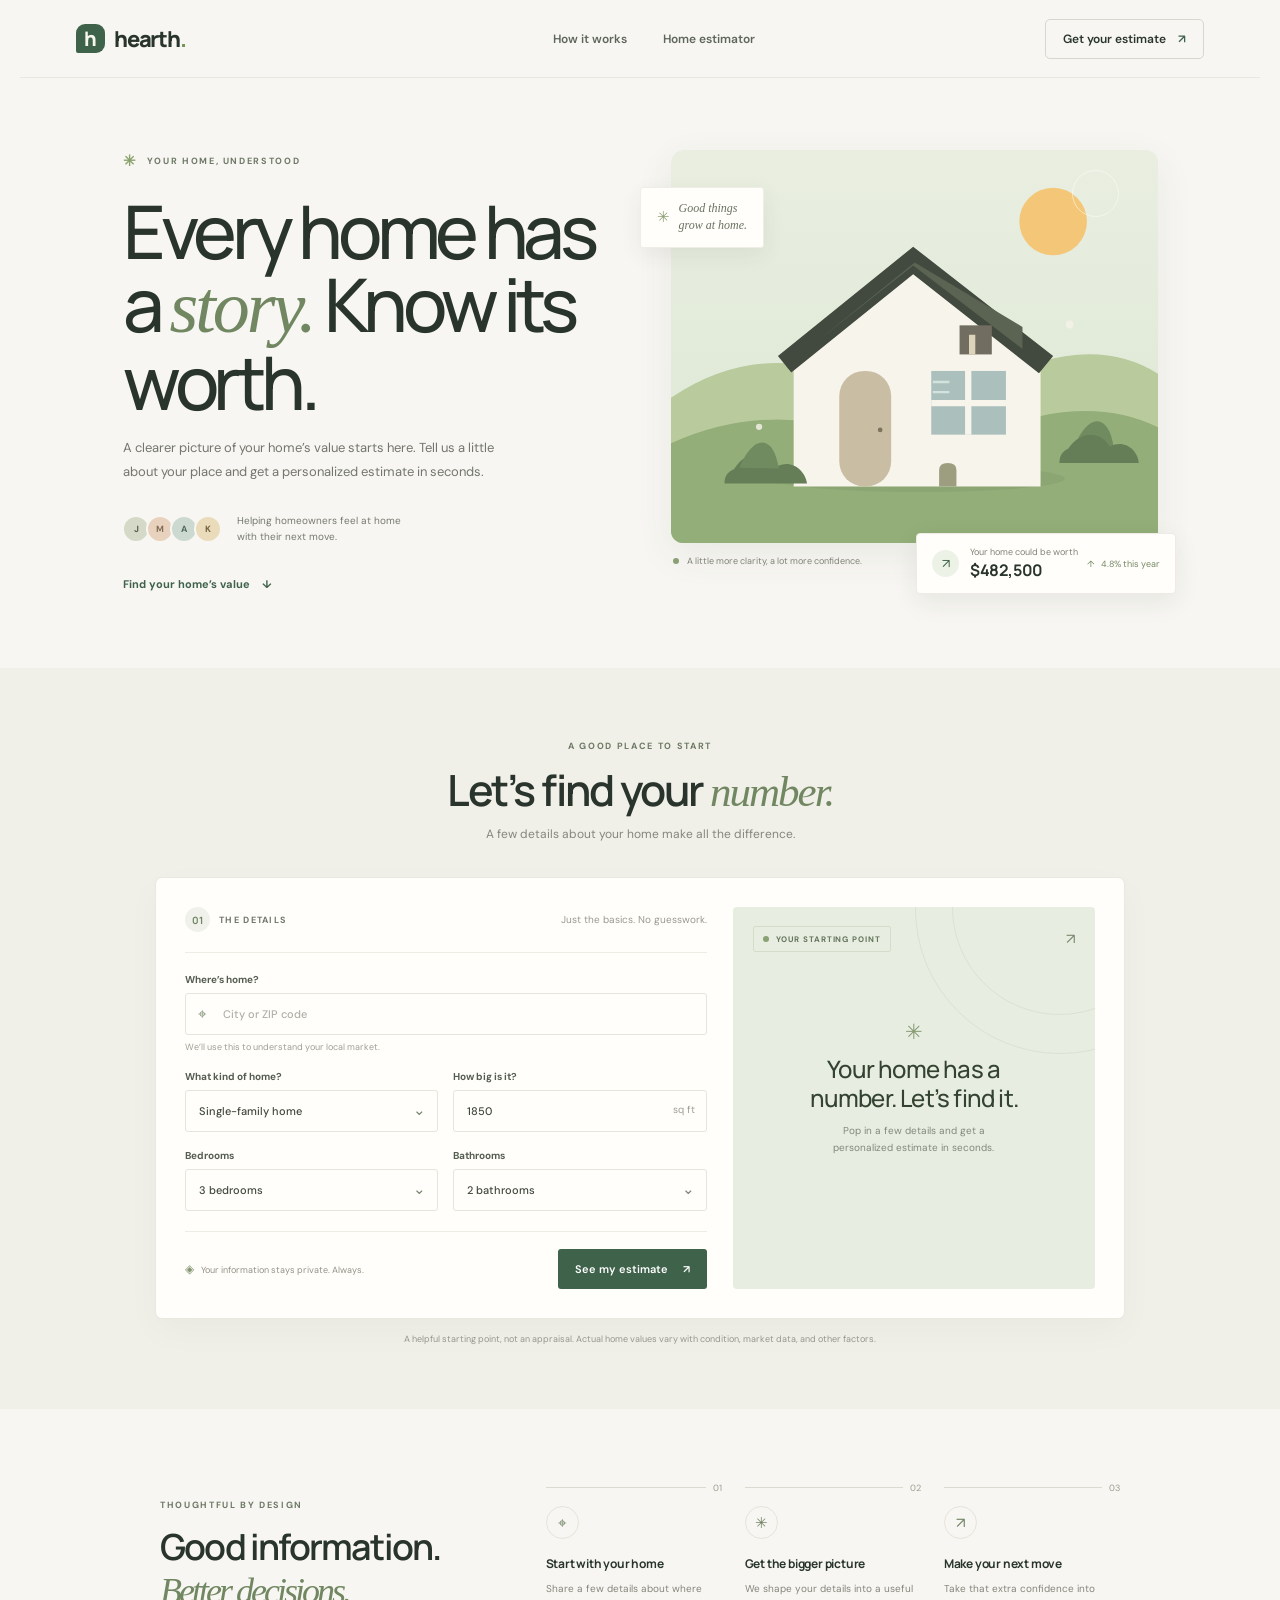
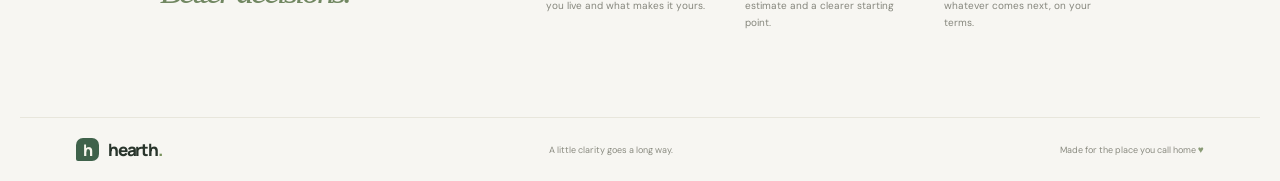
==== index.html @ 094aa862 "make a landing page for website" ====
<!doctype html>
<html lang="en">
<head>
  <meta charset="utf-8">
  <meta name="viewport" content="width=device-width, initial-scale=1">
  <meta name="theme-color" content="#f7f6f2">
  <meta name="description" content="Get a quick, personalized estimate of your home's value with Hearth, a simple home price estimator.">
  <title>Hearth — Know what your home is worth</title>
  <link rel="preconnect" href="https://fonts.googleapis.com">
  <link rel="preconnect" href="https://fonts.gstatic.com" crossorigin>
  <link href="https://fonts.googleapis.com/css2?family=DM+Sans:wght@400;500;600;700&family=Manrope:wght@400;500;600;700;800&display=swap" rel="stylesheet">
  <link rel="stylesheet" href="styles.css">
</head>
<body>
  <header class="topbar">
    <a class="brand" href="#home" aria-label="Hearth home"><span class="brand-mark">h</span><span>hearth<span class="brand-dot">.</span></span></a>
    <nav aria-label="Main navigation"><a href="#how-it-works">How it works</a><a href="#estimator">Home estimator</a></nav>
    <a class="header-cta" href="#estimator">Get your estimate <span aria-hidden="true">↗</span></a>
  </header>

  <main id="home">
    <section class="hero" aria-labelledby="hero-title">
      <div class="hero-copy">
        <div class="eyebrow"><span class="eyebrow-icon">✳</span> YOUR HOME, UNDERSTOOD</div>
        <h1 id="hero-title">Every home has<br>a <span>story.</span> Know its<br>worth.</h1>
        <p class="hero-description">A clearer picture of your home’s value starts here. Tell us a little about your place and get a personalized estimate in seconds.</p>
        <div class="hero-proof"><div class="avatar-stack" aria-hidden="true"><span>J</span><span>M</span><span>A</span><span>K</span></div><span>Helping homeowners feel at home<br>with their next move.</span></div>
        <a href="#estimator" class="text-link">Find your home’s value <span aria-hidden="true">↓</span></a>
      </div>
      <div class="hero-art" aria-label="Illustration of a sunny modern home">
        <div class="sun"></div><div class="art-note"><span class="note-sparkle">✳</span><span>Good things<br>grow at home.</span></div>
        <svg class="house-illustration" viewBox="0 0 620 500" role="img" aria-label="A little home surrounded by trees and rolling hills">
          <defs><linearGradient id="sky" x1="0" x2="0" y1="0" y2="1"><stop stop-color="#e9eee1"/><stop offset="1" stop-color="#dce8d4"/></linearGradient></defs>
          <rect x="0" y="0" width="620" height="500" rx="16" fill="url(#sky)"/>
          <circle cx="486" cy="91" r="43" fill="#f3c777"/>
          <path d="M0 315Q113 239 235 294T468 270Q555 244 620 285V500H0Z" fill="#b9ca9d"/>
          <path d="M0 373Q119 319 246 361T467 339Q553 320 620 353V500H0Z" fill="#93ae78"/>
          <ellipse cx="315" cy="418" rx="186" ry="17" fill="#708860" opacity=".22"/>
          <path d="M156 257 310 135l160 122v171H156Z" fill="#f7f4eb"/>
          <path d="m136 262 172-139 178 139-18 22-160-126-155 125Z" fill="#42493f"/>
          <path d="m185 244 123-97 139 106v-28L310 143 185 244Z" fill="#5b6453"/>
          <rect x="214" y="281" width="66" height="147" rx="32" fill="#c9bda4"/>
          <circle cx="266" cy="356" r="3" fill="#7d745f"/>
          <rect x="331" y="281" width="95" height="81" fill="#abc0bd"/>
          <path d="M378 281v81m-47-40h95" stroke="#f7f4eb" stroke-width="8"/>
          <path d="M333 295h21m-21 13h21" stroke="#dce9e3" stroke-width="3" opacity=".85"/>
          <path d="M352 428h-11v-21q0-9 11-9t11 9v21" fill="#9d9d7f"/>
          <rect x="367" y="223" width="41" height="37" fill="#716e61"/>
          <rect x="379" y="235" width="8" height="25" fill="#ddd3ba"/>
          <path d="M80 406c17-27 43-24 54-3 19-11 37 5 39 21H68c0-9 4-15 12-18" fill="#667e58"/>
          <path d="M87 404q13-31 29-32 16 1 21 33" fill="#718b60"/>
          <path d="M513 377q13-31 29-32 16 1 21 33" fill="#718b60"/><path d="M505 380c17-25 42-22 53-3 19-10 36 5 37 21H494c0-9 4-15 11-18" fill="#667e58"/>
          <circle cx="112" cy="352" r="4" fill="#f7f4eb" opacity=".8"/><circle cx="507" cy="222" r="5" fill="#f7f4eb" opacity=".7"/>
        </svg>
        <div class="art-caption"><span class="caption-dot"></span> A little more clarity, a lot more confidence.</div>
        <div class="floating-value"><span class="floating-icon">↗</span><span class="floating-label">Your home could be worth</span><strong id="floating-price">$482,500</strong><span class="floating-trend">↑ &nbsp; 4.8% this year</span></div>
      </div>
    </section>

    <section class="estimator-section" id="estimator" aria-labelledby="estimator-title">
      <div class="section-heading"><span class="section-kicker">A GOOD PLACE TO START</span><h2 id="estimator-title">Let’s find your <span>number.</span></h2><p>A few details about your home make all the difference.</p></div>
      <div class="estimator-card">
        <form id="estimate-form">
          <div class="form-topline"><div class="step-label"><span class="step-number">01</span><span>THE DETAILS</span></div><span class="step-caption">Just the basics. No guesswork.</span></div>
          <div class="form-grid">
            <label class="field field-wide"><span class="field-label">Where’s home?</span><span class="input-wrap"><span class="input-icon pin-icon" aria-hidden="true">⌖</span><input id="location" name="location" autocomplete="address-level2" placeholder="City or ZIP code" required minlength="2" maxlength="80"><span class="location-hint">We’ll use this to understand your local market.</span></span></label>
            <label class="field"><span class="field-label">What kind of home?</span><span class="select-wrap"><select id="property-type" name="propertyType"><option value="single">Single-family home</option><option value="townhouse">Townhouse</option><option value="condo">Condo / apartment</option></select><span class="select-chevron">⌄</span></span></label>
            <label class="field"><span class="field-label">How big is it?</span><span class="input-wrap"><input id="square-feet" name="squareFeet" type="number" min="300" max="25000" step="50" value="1850" required><span class="input-unit">sq ft</span></span></label>
            <label class="field"><span class="field-label">Bedrooms</span><span class="select-wrap"><select id="bedrooms" name="bedrooms"><option value="1">1 bedroom</option><option value="2">2 bedrooms</option><option value="3" selected>3 bedrooms</option><option value="4">4 bedrooms</option><option value="5">5+ bedrooms</option></select><span class="select-chevron">⌄</span></span></label>
            <label class="field"><span class="field-label">Bathrooms</span><span class="select-wrap"><select id="bathrooms" name="bathrooms"><option value="1">1 bathroom</option><option value="1.5">1.5 bathrooms</option><option value="2" selected>2 bathrooms</option><option value="2.5">2.5 bathrooms</option><option value="3">3 bathrooms</option><option value="4">4+ bathrooms</option></select><span class="select-chevron">⌄</span></span></label>
          </div>
          <div class="form-bottom"><p><span class="privacy-icon">◈</span> Your information stays private. Always.</p><button type="submit" class="submit-button">See my estimate <span aria-hidden="true">↗</span></button></div>
        </form>
        <aside class="result-panel" id="result-panel" aria-live="polite" aria-atomic="true">
          <div class="result-decoration result-decoration-one"></div><div class="result-decoration result-decoration-two"></div>
          <div class="result-top"><span class="result-badge"><span class="result-status-dot"></span> YOUR STARTING POINT</span><span class="result-arrow">↗</span></div>
          <div class="result-welcome"><span class="welcome-icon">✳</span><h3>Your home has a<br>number. Let’s find it.</h3><p>Pop in a few details and get a<br>personalized estimate in seconds.</p></div>
          <div class="result-content" hidden>
            <span class="result-label">ESTIMATED HOME VALUE</span><div class="result-address" id="result-address"></div>
            <div class="price-row"><span class="result-price" id="result-price">$482,500</span><span class="price-currency">USD</span></div>
            <div class="range-track"><span class="range-marker"></span></div><div class="range-labels"><span id="range-low">$420,000</span><span id="range-high">$545,000</span></div>
            <div class="result-footer"><span class="result-foot-dot"></span> Based on the details you shared</div>
          </div>
        </aside>
      </div>
      <p class="disclaimer">A helpful starting point, not an appraisal. Actual home values vary with condition, market data, and other factors.</p>
    </section>

    <section class="how-section" id="how-it-works" aria-labelledby="how-title"><div class="how-heading"><span class="section-kicker">THOUGHTFUL BY DESIGN</span><h2 id="how-title">Good information.<br><span>Better decisions.</span></h2></div><div class="how-steps"><article class="how-step"><span class="how-number">01</span><div class="how-icon">⌖</div><h3>Start with your home</h3><p>Share a few details about where you live and what makes it yours.</p></article><article class="how-step"><span class="how-number">02</span><div class="how-icon">✳</div><h3>Get the bigger picture</h3><p>We shape your details into a useful estimate and a clearer starting point.</p></article><article class="how-step"><span class="how-number">03</span><div class="how-icon">↗</div><h3>Make your next move</h3><p>Take that extra confidence into whatever comes next, on your terms.</p></article></div></section>
  </main>
  <footer class="footer"><a class="brand footer-brand" href="#home"><span class="brand-mark">h</span><span>hearth<span class="brand-dot">.</span></span></a><span class="footer-copy">A little clarity goes a long way.</span><span class="footer-copy">Made for the place you call home <span class="footer-heart">♥</span></span></footer>
  <script src="script.js"></script>
</body>
</html>
---- styles.css ----
@import url('https://fonts.googleapis.com/css2?family=DM+Sans:wght@400;500;600;700&family=Manrope:wght@400;500;600;700;800&display=swap');
:root{--paper:#f7f6f2;--white:#fffefa;--ink:#29352c;--muted:#85877e;--green:#3f624b;--green-dark:#304c39;--lime:#b8ce8b;--line:#e6e4da;--serif:Georgia,'Times New Roman',serif;--sans:'DM Sans',sans-serif;--display:'Manrope',sans-serif}*{box-sizing:border-box}html{scroll-behavior:smooth;scroll-padding-top:84px}body{margin:0;background:var(--paper);color:var(--ink);font-family:var(--sans);-webkit-font-smoothing:antialiased}.topbar{height:78px;max-width:1240px;margin:0 auto;padding:0 56px;display:flex;align-items:center;justify-content:space-between;border-bottom:1px solid #e9e7de}.brand{display:inline-flex;align-items:center;gap:9px;text-decoration:none;color:var(--ink);font:800 22px var(--display);letter-spacing:-1.2px}.brand-mark{width:29px;height:29px;border-radius:9px 9px 9px 2px;background:var(--green);color:#f8f7ee;display:grid;place-items:center;font-size:20px;line-height:1;letter-spacing:-2px;padding-right:2px}.brand-dot{color:#78925c}.topbar nav{display:flex;gap:36px;margin-left:78px}.topbar nav a,.header-cta{font-size:12px;font-weight:600;color:#5e665c;text-decoration:none;transition:color .2s}.topbar nav a:hover,.text-link:hover{color:#78925c}.header-cta{padding:11px 17px;border:1px solid #d8d7cd;border-radius:5px;color:var(--ink)}.header-cta span{margin-left:9px;color:var(--green)}.hero{max-width:1240px;margin:0 auto;padding:68px 80px 70px;display:grid;grid-template-columns:1fr 1fr;gap:57px;align-items:center;min-height:558px}.hero-copy{padding-left:3px}.eyebrow,.section-kicker{display:flex;align-items:center;gap:9px;color:#6d7965;font-size:9px;font-weight:700;letter-spacing:1.65px}.eyebrow-icon{color:#8ba36e;font-size:15px}.hero h1{margin:23px 0 18px;font:500 clamp(48px,6.5vw,74px)/.99 var(--display);letter-spacing:-5.3px}.hero h1 span,.section-heading h2 span,.how-heading h2 span{font-family:var(--serif);font-style:italic;font-weight:400;color:#718761;letter-spacing:-3px}.hero-description{max-width:396px;color:#74766e;font-size:13px;line-height:1.85}.hero-proof{display:flex;align-items:center;gap:15px;margin-top:29px;color:#777a70;font-size:10px;line-height:1.65}.avatar-stack{display:flex;padding-left:3px}.avatar-stack span{display:grid;place-items:center;width:28px;height:28px;margin-left:-4px;border:2px solid var(--paper);border-radius:50%;background:#d5d9c7;color:#536247;font-size:9px;font-weight:700}.avatar-stack span:nth-child(2){background:#e8d2bd;color:#816c57}.avatar-stack span:nth-child(3){background:#ccd9d1;color:#52685b}.avatar-stack span:nth-child(4){background:#eadbbb;color:#74623e}.text-link{display:inline-flex;gap:12px;align-items:center;margin-top:31px;color:var(--green);font-size:11px;font-weight:700;text-decoration:none}.hero-art{position:relative;padding:4px 2px 31px}.house-illustration{position:relative;display:block;width:100%;border-radius:12px;box-shadow:0 12px 38px #46544413}.sun{position:absolute;z-index:1;top:24px;right:41px;width:47px;height:47px;border:1px solid #fffefa8c;border-radius:50%}.art-note{position:absolute;z-index:2;top:41px;left:-29px;display:flex;align-items:center;gap:9px;padding:12px 16px;background:var(--white);border:1px solid #efeee6;border-radius:3px;box-shadow:0 7px 21px #353c3212;color:#697260;font:italic 12px/1.45 var(--serif)}.note-sparkle{color:#8d9d72;font-style:normal;font-size:15px}.art-caption{display:flex;align-items:center;gap:8px;margin:12px 0 0 2px;color:#848579;font-size:9px}.caption-dot{width:6px;height:6px;border-radius:50%;background:#8da177}.floating-value{position:absolute;z-index:3;right:-16px;bottom:4px;display:grid;grid-template-columns:29px 1fr auto;column-gap:9px;align-items:center;min-width:251px;padding:12px 15px;background:var(--white);border:1px solid #edebe3;border-radius:4px;box-shadow:0 8px 26px #26342114}.floating-icon{grid-row:1/3;display:grid;place-items:center;width:27px;height:27px;border-radius:50%;background:#edf2e7;color:var(--green);font-size:13px}.floating-label{color:#818376;font-size:9px}.floating-value strong{margin-top:1px;color:var(--ink);font:700 16px var(--display);letter-spacing:-.4px}.floating-trend{grid-column:3;grid-row:1/3;color:#758965;font-size:9px;white-space:nowrap}.estimator-section{padding:72px 48px 64px;background:#f0efe8}.section-heading{text-align:center}.section-heading .section-kicker{justify-content:center}.section-heading h2,.how-heading h2{margin:14px 0 7px;font:600 clamp(33px,4vw,43px)/1.12 var(--display);letter-spacing:-2.1px}.section-heading h2 span{letter-spacing:-2px}.section-heading>p{margin:10px 0 0;color:#85867c;font-size:12px}.estimator-card{max-width:970px;margin:35px auto 0;padding:29px;background:var(--white);border:1px solid #eae8df;border-radius:7px;box-shadow:0 12px 35px #38412e08;display:grid;grid-template-columns:1.18fr .82fr;gap:26px}.form-topline{display:flex;justify-content:space-between;align-items:center;padding-bottom:20px;border-bottom:1px solid #eeece5}.step-label{display:flex;align-items:center;gap:9px;color:#70786a;font-size:9px;font-weight:700;letter-spacing:1.3px}.step-number{display:grid;place-items:center;width:25px;height:25px;border-radius:50%;background:#f0f1ea;color:#718564;font:700 10px var(--display);letter-spacing:0}.step-caption{color:#99998e;font-size:10px}.form-grid{display:grid;grid-template-columns:1fr 1fr;gap:17px 15px;padding-top:20px}.field{display:flex;min-width:0;flex-direction:column;gap:7px}.field-wide{grid-column:1/-1}.field-label{color:#555d52;font-size:10px;font-weight:700}.input-wrap,.select-wrap{position:relative;display:block}.input-wrap input,.select-wrap select{width:100%;height:42px;padding:0 13px;border:1px solid #e6e5dc;border-radius:3px;outline:none;background:#fffefa;color:#41483d;font:500 11px var(--sans);transition:border-color .2s,box-shadow .2s}.input-wrap input:focus,.select-wrap select:focus{border-color:#9aab83;box-shadow:0 0 0 3px #8aa0731c}.input-wrap input::placeholder{color:#b1b0a7}.field-wide .input-wrap input{padding-left:37px;padding-right:10px}.input-icon{position:absolute;z-index:1;left:13px;top:11px;color:#829276;font-size:15px}.location-hint{display:block;margin-top:6px;color:#a09f94;font-size:9px}.select-wrap select{appearance:none;padding-right:30px;cursor:pointer}.select-chevron{position:absolute;right:12px;top:10px;color:#7a8472;font-size:15px;pointer-events:none}.input-unit{position:absolute;right:12px;top:13px;color:#9d9e92;font-size:10px;pointer-events:none}.input-wrap input[type=number]{padding-right:52px}.form-bottom{display:flex;justify-content:space-between;align-items:center;gap:10px;margin-top:20px;padding-top:17px;border-top:1px solid #eeece5}.form-bottom p{margin:0;color:#929287;font-size:9px}.privacy-icon{margin-right:5px;color:#849571;font-size:12px}.submit-button{display:inline-flex;justify-content:center;align-items:center;gap:15px;min-height:40px;padding:0 17px;border:0;border-radius:3px;background:var(--green);color:white;font:600 11px var(--sans);cursor:pointer;transition:background .18s,transform .18s}.submit-button:hover{background:var(--green-dark);transform:translateY(-1px)}.submit-button:focus-visible,.header-cta:focus-visible,.text-link:focus-visible{outline:3px solid #8ea17a;outline-offset:3px}.result-panel{position:relative;overflow:hidden;min-height:340px;padding:19px 20px;border-radius:4px;background:#e8ede2;color:#344331}.result-decoration{position:absolute;border:1px solid #84947523;border-radius:50%;pointer-events:none}.result-decoration-one{width:215px;height:215px;right:-72px;top:-107px}.result-decoration-two{width:290px;height:290px;right:-110px;top:-143px}.result-top{position:relative;z-index:1;display:flex;align-items:center;justify-content:space-between}.result-badge{display:inline-flex;align-items:center;gap:7px;padding:7px 9px;border:1px solid #d4ddca;border-radius:2px;color:#637458;font-size:8px;font-weight:700;letter-spacing:.9px}.result-status-dot,.result-foot-dot{width:6px;height:6px;border-radius:50%;background:#89a174}.result-arrow{color:#79886f;font-size:15px}.result-welcome{position:absolute;top:111px;left:0;right:0;text-align:center}.welcome-icon{color:#879a72;font-size:21px}.result-welcome h3{margin:9px 0 9px;font:500 24px/1.2 var(--display);letter-spacing:-.8px}.result-welcome p{margin:0;color:#82887a;font-size:10px;line-height:1.7}.result-content{position:relative;z-index:1;padding-top:38px}.result-label{color:#7a856e;font-size:8px;font-weight:700;letter-spacing:1.25px}.result-address{min-height:15px;margin-top:8px;color:#858b7e;font-size:10px}.price-row{display:flex;align-items:baseline;gap:8px;margin-top:3px}.result-price{color:#354532;font:600 clamp(27px,3vw,37px)/1.15 var(--display);letter-spacing:-2px}.price-currency{color:#87907c;font-size:9px;font-weight:600;letter-spacing:.5px}.range-track{position:relative;height:5px;margin-top:23px;border-radius:4px;background:linear-gradient(90deg,#bbcaa9,#8ea17e,#bbcaa9)}.range-marker{position:absolute;top:50%;left:52%;width:11px;height:11px;transform:translate(-50%,-50%);border:2px solid var(--white);border-radius:50%;background:#536b48;box-shadow:0 0 0 1px #718561}.range-labels{display:flex;justify-content:space-between;margin-top:8px;color:#858c7d;font-size:9px}.result-footer{display:flex;align-items:center;gap:7px;margin-top:24px;padding-top:14px;border-top:1px solid #d9e0d2;color:#7f8877;font-size:9px}.result-foot-dot{width:5px;height:5px}.disclaimer{margin:14px auto 0;color:#97978c;text-align:center;font-size:9px}.how-section{max-width:1100px;margin:0 auto;padding:78px 70px 86px;display:grid;grid-template-columns:.85fr 1.5fr;gap:60px;align-items:center}.how-heading h2{font-size:36px;line-height:1.2;letter-spacing:-1.8px}.how-steps{display:grid;grid-template-columns:repeat(3,1fr);gap:23px}.how-step{position:relative;padding-top:17px;border-top:1px solid #dcdacf}.how-number{position:absolute;top:0;right:0;transform:translateY(-50%);padding-left:7px;background:var(--paper);color:#9c9d8e;font-size:9px}.how-icon{display:grid;place-items:center;width:33px;height:33px;margin:1px 0 16px;border:1px solid #e4e4d9;border-radius:50%;color:#728363;font-size:15px}.how-step h3{margin:0 0 8px;font:700 12px var(--display);letter-spacing:-.2px}.how-step p{margin:0;color:#85867c;font-size:10px;line-height:1.7}.footer{max-width:1240px;margin:0 auto;padding:20px 56px;display:flex;align-items:center;justify-content:space-between;border-top:1px solid #e8e6dc}.footer-brand{font-size:17px}.footer-brand .brand-mark{width:23px;height:23px;font-size:16px;border-radius:7px 7px 7px 2px}.footer-copy{color:#8a8b80;font-size:9px}.footer-heart{color:#8a9b76;font-size:10px}
@media(min-width:1241px){.hero{padding-left:100px;padding-right:100px}}@media(max-width:800px){.topbar{padding:0 27px}.topbar nav{gap:18px;margin-left:0}.hero{padding:55px 38px 62px;gap:34px}.hero h1{font-size:60px;letter-spacing:-4px}.art-note{left:-16px}.floating-value{right:-7px}.estimator-card{padding:23px;gap:18px}.form-grid{gap:14px 10px}.how-section{padding:66px 38px;grid-template-columns:.75fr 1.4fr;gap:35px}.how-steps{gap:14px}.how-step h3{font-size:11px}.footer{padding-inline:30px}}@media(max-width:620px){html{scroll-padding-top:65px}.topbar{height:65px;padding:0 20px}.brand{font-size:20px}.topbar nav{display:none}.header-cta{font-size:10px;padding:9px 11px}.hero{grid-template-columns:1fr;gap:35px;padding:47px 25px 57px}.hero h1{font-size:58px}.hero-description{font-size:12px;max-width:360px}.hero-proof{margin-top:23px}.text-link{margin-top:24px}.hero-art{padding:0 7px 28px;margin-left:5px;margin-right:8px}.art-note{left:-12px;top:31px;padding:10px 12px}.sun{right:29px;top:21px;width:38px;height:38px}.floating-value{right:-8px;bottom:1px;min-width:223px;padding:10px 12px}.floating-value strong{font-size:14px}.estimator-section{padding:57px 16px 48px}.section-heading h2{font-size:34px}.section-heading>p{font-size:11px}.estimator-card{grid-template-columns:1fr;margin-top:25px;padding:19px;gap:20px}.step-caption{font-size:9px}.result-panel{min-height:295px}.result-content{padding-top:29px}.result-price{font-size:35px}.result-welcome{top:91px}.form-bottom{align-items:flex-start;flex-direction:column}.form-bottom p{order:2}.submit-button{width:100%}.disclaimer{max-width:380px;line-height:1.6;padding:0 5px}.how-section{grid-template-columns:1fr;gap:27px;padding:57px 25px 65px}.how-heading h2{font-size:34px}.how-steps{grid-template-columns:1fr;gap:18px}.how-step{padding:16px 0 0}.how-icon{margin:3px 0 10px}.how-step h3{font-size:12px}.how-step p{max-width:330px;font-size:10px}.footer{padding:17px 21px;gap:12px;flex-wrap:wrap}.footer-copy{font-size:8px}.footer-copy:nth-child(2){display:none}}@media(prefers-reduced-motion:reduce){*,*::before,*::after{scroll-behavior:auto!important;transition:none!important}}
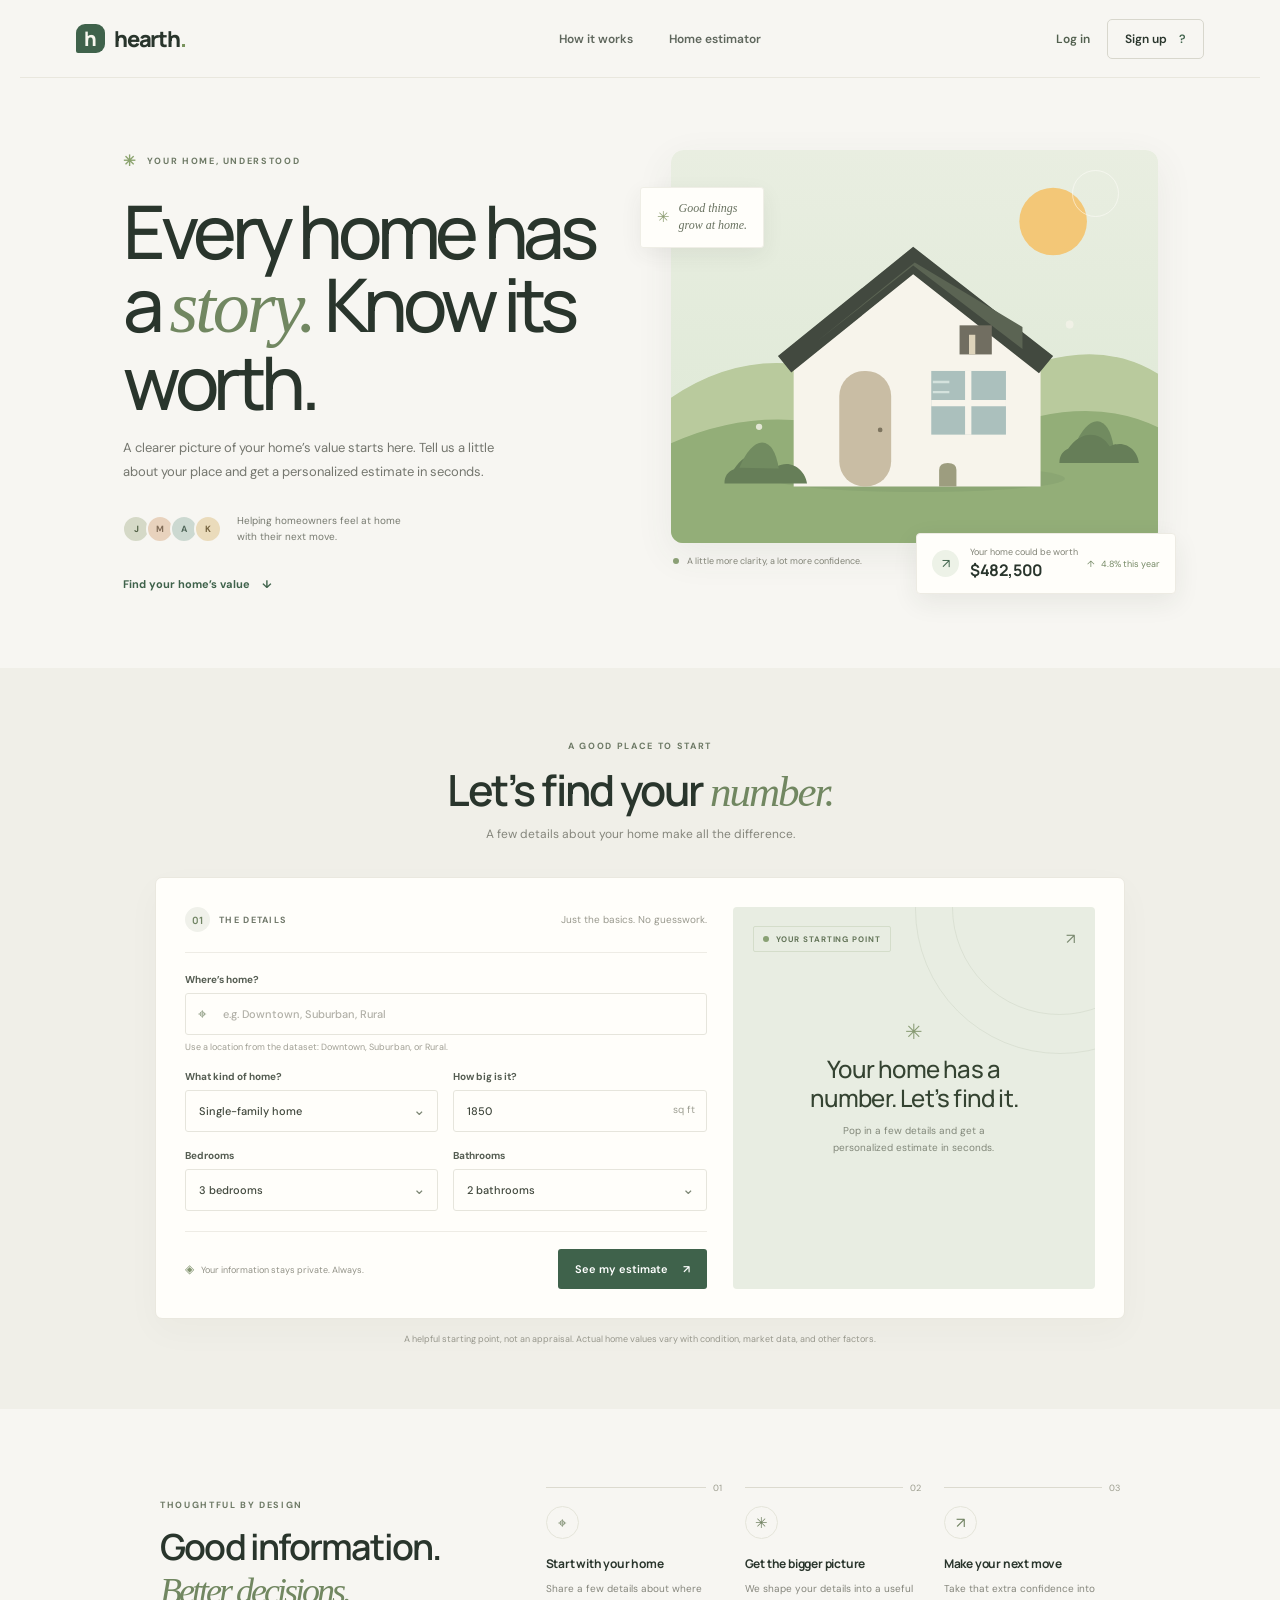
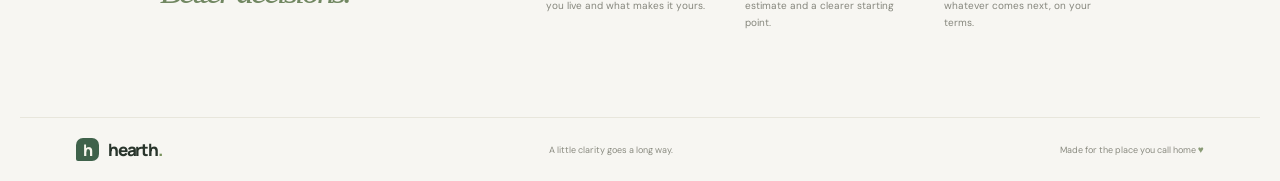
==== commit 9727dd85: "make login and sign in page, connect with backend" ====
--- a/index.html
+++ b/index.html
@@ -15,7 +15,7 @@
   <header class="topbar">
     <a class="brand" href="#home" aria-label="Hearth home"><span class="brand-mark">h</span><span>hearth<span class="brand-dot">.</span></span></a>
     <nav aria-label="Main navigation"><a href="#how-it-works">How it works</a><a href="#estimator">Home estimator</a></nav>
-    <a class="header-cta" href="#estimator">Get your estimate <span aria-hidden="true">↗</span></a>
+    <div class="account-links"><a class="login-link" href="login.html">Log in</a><a class="header-cta" href="signup.html">Sign up <span>?</span></a></div>
   </header>
 
   <main id="home">
@@ -63,9 +63,9 @@
         <form id="estimate-form">
           <div class="form-topline"><div class="step-label"><span class="step-number">01</span><span>THE DETAILS</span></div><span class="step-caption">Just the basics. No guesswork.</span></div>
           <div class="form-grid">
-            <label class="field field-wide"><span class="field-label">Where’s home?</span><span class="input-wrap"><span class="input-icon pin-icon" aria-hidden="true">⌖</span><input id="location" name="location" autocomplete="address-level2" placeholder="City or ZIP code" required minlength="2" maxlength="80"><span class="location-hint">We’ll use this to understand your local market.</span></span></label>
+            <label class="field field-wide"><span class="field-label">Where’s home?</span><span class="input-wrap"><span class="input-icon pin-icon" aria-hidden="true">⌖</span><input id="location" name="location" autocomplete="address-level2" placeholder="e.g. Downtown, Suburban, Rural" required minlength="2" maxlength="80"><span class="location-hint">Use a location from the dataset: Downtown, Suburban, or Rural.</span></span></label>
             <label class="field"><span class="field-label">What kind of home?</span><span class="select-wrap"><select id="property-type" name="propertyType"><option value="single">Single-family home</option><option value="townhouse">Townhouse</option><option value="condo">Condo / apartment</option></select><span class="select-chevron">⌄</span></span></label>
-            <label class="field"><span class="field-label">How big is it?</span><span class="input-wrap"><input id="square-feet" name="squareFeet" type="number" min="300" max="25000" step="50" value="1850" required><span class="input-unit">sq ft</span></span></label>
+            <label class="field"><span class="field-label">How big is it?</span><span class="input-wrap"><input id="square-feet" name="squareFeet" type="number" min="100" max="25000" step="50" value="1850" required><span class="input-unit">sq ft</span></span></label>
             <label class="field"><span class="field-label">Bedrooms</span><span class="select-wrap"><select id="bedrooms" name="bedrooms"><option value="1">1 bedroom</option><option value="2">2 bedrooms</option><option value="3" selected>3 bedrooms</option><option value="4">4 bedrooms</option><option value="5">5+ bedrooms</option></select><span class="select-chevron">⌄</span></span></label>
             <label class="field"><span class="field-label">Bathrooms</span><span class="select-wrap"><select id="bathrooms" name="bathrooms"><option value="1">1 bathroom</option><option value="1.5">1.5 bathrooms</option><option value="2" selected>2 bathrooms</option><option value="2.5">2.5 bathrooms</option><option value="3">3 bathrooms</option><option value="4">4+ bathrooms</option></select><span class="select-chevron">⌄</span></span></label>
           </div>
--- a/styles.css
+++ b/styles.css
@@ -1,3 +1,6 @@
 @import url('https://fonts.googleapis.com/css2?family=DM+Sans:wght@400;500;600;700&family=Manrope:wght@400;500;600;700;800&display=swap');
 :root{--paper:#f7f6f2;--white:#fffefa;--ink:#29352c;--muted:#85877e;--green:#3f624b;--green-dark:#304c39;--lime:#b8ce8b;--line:#e6e4da;--serif:Georgia,'Times New Roman',serif;--sans:'DM Sans',sans-serif;--display:'Manrope',sans-serif}*{box-sizing:border-box}html{scroll-behavior:smooth;scroll-padding-top:84px}body{margin:0;background:var(--paper);color:var(--ink);font-family:var(--sans);-webkit-font-smoothing:antialiased}.topbar{height:78px;max-width:1240px;margin:0 auto;padding:0 56px;display:flex;align-items:center;justify-content:space-between;border-bottom:1px solid #e9e7de}.brand{display:inline-flex;align-items:center;gap:9px;text-decoration:none;color:var(--ink);font:800 22px var(--display);letter-spacing:-1.2px}.brand-mark{width:29px;height:29px;border-radius:9px 9px 9px 2px;background:var(--green);color:#f8f7ee;display:grid;place-items:center;font-size:20px;line-height:1;letter-spacing:-2px;padding-right:2px}.brand-dot{color:#78925c}.topbar nav{display:flex;gap:36px;margin-left:78px}.topbar nav a,.header-cta{font-size:12px;font-weight:600;color:#5e665c;text-decoration:none;transition:color .2s}.topbar nav a:hover,.text-link:hover{color:#78925c}.header-cta{padding:11px 17px;border:1px solid #d8d7cd;border-radius:5px;color:var(--ink)}.header-cta span{margin-left:9px;color:var(--green)}.hero{max-width:1240px;margin:0 auto;padding:68px 80px 70px;display:grid;grid-template-columns:1fr 1fr;gap:57px;align-items:center;min-height:558px}.hero-copy{padding-left:3px}.eyebrow,.section-kicker{display:flex;align-items:center;gap:9px;color:#6d7965;font-size:9px;font-weight:700;letter-spacing:1.65px}.eyebrow-icon{color:#8ba36e;font-size:15px}.hero h1{margin:23px 0 18px;font:500 clamp(48px,6.5vw,74px)/.99 var(--display);letter-spacing:-5.3px}.hero h1 span,.section-heading h2 span,.how-heading h2 span{font-family:var(--serif);font-style:italic;font-weight:400;color:#718761;letter-spacing:-3px}.hero-description{max-width:396px;color:#74766e;font-size:13px;line-height:1.85}.hero-proof{display:flex;align-items:center;gap:15px;margin-top:29px;color:#777a70;font-size:10px;line-height:1.65}.avatar-stack{display:flex;padding-left:3px}.avatar-stack span{display:grid;place-items:center;width:28px;height:28px;margin-left:-4px;border:2px solid var(--paper);border-radius:50%;background:#d5d9c7;color:#536247;font-size:9px;font-weight:700}.avatar-stack span:nth-child(2){background:#e8d2bd;color:#816c57}.avatar-stack span:nth-child(3){background:#ccd9d1;color:#52685b}.avatar-stack span:nth-child(4){background:#eadbbb;color:#74623e}.text-link{display:inline-flex;gap:12px;align-items:center;margin-top:31px;color:var(--green);font-size:11px;font-weight:700;text-decoration:none}.hero-art{position:relative;padding:4px 2px 31px}.house-illustration{position:relative;display:block;width:100%;border-radius:12px;box-shadow:0 12px 38px #46544413}.sun{position:absolute;z-index:1;top:24px;right:41px;width:47px;height:47px;border:1px solid #fffefa8c;border-radius:50%}.art-note{position:absolute;z-index:2;top:41px;left:-29px;display:flex;align-items:center;gap:9px;padding:12px 16px;background:var(--white);border:1px solid #efeee6;border-radius:3px;box-shadow:0 7px 21px #353c3212;color:#697260;font:italic 12px/1.45 var(--serif)}.note-sparkle{color:#8d9d72;font-style:normal;font-size:15px}.art-caption{display:flex;align-items:center;gap:8px;margin:12px 0 0 2px;color:#848579;font-size:9px}.caption-dot{width:6px;height:6px;border-radius:50%;background:#8da177}.floating-value{position:absolute;z-index:3;right:-16px;bottom:4px;display:grid;grid-template-columns:29px 1fr auto;column-gap:9px;align-items:center;min-width:251px;padding:12px 15px;background:var(--white);border:1px solid #edebe3;border-radius:4px;box-shadow:0 8px 26px #26342114}.floating-icon{grid-row:1/3;display:grid;place-items:center;width:27px;height:27px;border-radius:50%;background:#edf2e7;color:var(--green);font-size:13px}.floating-label{color:#818376;font-size:9px}.floating-value strong{margin-top:1px;color:var(--ink);font:700 16px var(--display);letter-spacing:-.4px}.floating-trend{grid-column:3;grid-row:1/3;color:#758965;font-size:9px;white-space:nowrap}.estimator-section{padding:72px 48px 64px;background:#f0efe8}.section-heading{text-align:center}.section-heading .section-kicker{justify-content:center}.section-heading h2,.how-heading h2{margin:14px 0 7px;font:600 clamp(33px,4vw,43px)/1.12 var(--display);letter-spacing:-2.1px}.section-heading h2 span{letter-spacing:-2px}.section-heading>p{margin:10px 0 0;color:#85867c;font-size:12px}.estimator-card{max-width:970px;margin:35px auto 0;padding:29px;background:var(--white);border:1px solid #eae8df;border-radius:7px;box-shadow:0 12px 35px #38412e08;display:grid;grid-template-columns:1.18fr .82fr;gap:26px}.form-topline{display:flex;justify-content:space-between;align-items:center;padding-bottom:20px;border-bottom:1px solid #eeece5}.step-label{display:flex;align-items:center;gap:9px;color:#70786a;font-size:9px;font-weight:700;letter-spacing:1.3px}.step-number{display:grid;place-items:center;width:25px;height:25px;border-radius:50%;background:#f0f1ea;color:#718564;font:700 10px var(--display);letter-spacing:0}.step-caption{color:#99998e;font-size:10px}.form-grid{display:grid;grid-template-columns:1fr 1fr;gap:17px 15px;padding-top:20px}.field{display:flex;min-width:0;flex-direction:column;gap:7px}.field-wide{grid-column:1/-1}.field-label{color:#555d52;font-size:10px;font-weight:700}.input-wrap,.select-wrap{position:relative;display:block}.input-wrap input,.select-wrap select{width:100%;height:42px;padding:0 13px;border:1px solid #e6e5dc;border-radius:3px;outline:none;background:#fffefa;color:#41483d;font:500 11px var(--sans);transition:border-color .2s,box-shadow .2s}.input-wrap input:focus,.select-wrap select:focus{border-color:#9aab83;box-shadow:0 0 0 3px #8aa0731c}.input-wrap input::placeholder{color:#b1b0a7}.field-wide .input-wrap input{padding-left:37px;padding-right:10px}.input-icon{position:absolute;z-index:1;left:13px;top:11px;color:#829276;font-size:15px}.location-hint{display:block;margin-top:6px;color:#a09f94;font-size:9px}.select-wrap select{appearance:none;padding-right:30px;cursor:pointer}.select-chevron{position:absolute;right:12px;top:10px;color:#7a8472;font-size:15px;pointer-events:none}.input-unit{position:absolute;right:12px;top:13px;color:#9d9e92;font-size:10px;pointer-events:none}.input-wrap input[type=number]{padding-right:52px}.form-bottom{display:flex;justify-content:space-between;align-items:center;gap:10px;margin-top:20px;padding-top:17px;border-top:1px solid #eeece5}.form-bottom p{margin:0;color:#929287;font-size:9px}.privacy-icon{margin-right:5px;color:#849571;font-size:12px}.submit-button{display:inline-flex;justify-content:center;align-items:center;gap:15px;min-height:40px;padding:0 17px;border:0;border-radius:3px;background:var(--green);color:white;font:600 11px var(--sans);cursor:pointer;transition:background .18s,transform .18s}.submit-button:hover{background:var(--green-dark);transform:translateY(-1px)}.submit-button:focus-visible,.header-cta:focus-visible,.text-link:focus-visible{outline:3px solid #8ea17a;outline-offset:3px}.result-panel{position:relative;overflow:hidden;min-height:340px;padding:19px 20px;border-radius:4px;background:#e8ede2;color:#344331}.result-decoration{position:absolute;border:1px solid #84947523;border-radius:50%;pointer-events:none}.result-decoration-one{width:215px;height:215px;right:-72px;top:-107px}.result-decoration-two{width:290px;height:290px;right:-110px;top:-143px}.result-top{position:relative;z-index:1;display:flex;align-items:center;justify-content:space-between}.result-badge{display:inline-flex;align-items:center;gap:7px;padding:7px 9px;border:1px solid #d4ddca;border-radius:2px;color:#637458;font-size:8px;font-weight:700;letter-spacing:.9px}.result-status-dot,.result-foot-dot{width:6px;height:6px;border-radius:50%;background:#89a174}.result-arrow{color:#79886f;font-size:15px}.result-welcome{position:absolute;top:111px;left:0;right:0;text-align:center}.welcome-icon{color:#879a72;font-size:21px}.result-welcome h3{margin:9px 0 9px;font:500 24px/1.2 var(--display);letter-spacing:-.8px}.result-welcome p{margin:0;color:#82887a;font-size:10px;line-height:1.7}.result-content{position:relative;z-index:1;padding-top:38px}.result-label{color:#7a856e;font-size:8px;font-weight:700;letter-spacing:1.25px}.result-address{min-height:15px;margin-top:8px;color:#858b7e;font-size:10px}.price-row{display:flex;align-items:baseline;gap:8px;margin-top:3px}.result-price{color:#354532;font:600 clamp(27px,3vw,37px)/1.15 var(--display);letter-spacing:-2px}.price-currency{color:#87907c;font-size:9px;font-weight:600;letter-spacing:.5px}.range-track{position:relative;height:5px;margin-top:23px;border-radius:4px;background:linear-gradient(90deg,#bbcaa9,#8ea17e,#bbcaa9)}.range-marker{position:absolute;top:50%;left:52%;width:11px;height:11px;transform:translate(-50%,-50%);border:2px solid var(--white);border-radius:50%;background:#536b48;box-shadow:0 0 0 1px #718561}.range-labels{display:flex;justify-content:space-between;margin-top:8px;color:#858c7d;font-size:9px}.result-footer{display:flex;align-items:center;gap:7px;margin-top:24px;padding-top:14px;border-top:1px solid #d9e0d2;color:#7f8877;font-size:9px}.result-foot-dot{width:5px;height:5px}.disclaimer{margin:14px auto 0;color:#97978c;text-align:center;font-size:9px}.how-section{max-width:1100px;margin:0 auto;padding:78px 70px 86px;display:grid;grid-template-columns:.85fr 1.5fr;gap:60px;align-items:center}.how-heading h2{font-size:36px;line-height:1.2;letter-spacing:-1.8px}.how-steps{display:grid;grid-template-columns:repeat(3,1fr);gap:23px}.how-step{position:relative;padding-top:17px;border-top:1px solid #dcdacf}.how-number{position:absolute;top:0;right:0;transform:translateY(-50%);padding-left:7px;background:var(--paper);color:#9c9d8e;font-size:9px}.how-icon{display:grid;place-items:center;width:33px;height:33px;margin:1px 0 16px;border:1px solid #e4e4d9;border-radius:50%;color:#728363;font-size:15px}.how-step h3{margin:0 0 8px;font:700 12px var(--display);letter-spacing:-.2px}.how-step p{margin:0;color:#85867c;font-size:10px;line-height:1.7}.footer{max-width:1240px;margin:0 auto;padding:20px 56px;display:flex;align-items:center;justify-content:space-between;border-top:1px solid #e8e6dc}.footer-brand{font-size:17px}.footer-brand .brand-mark{width:23px;height:23px;font-size:16px;border-radius:7px 7px 7px 2px}.footer-copy{color:#8a8b80;font-size:9px}.footer-heart{color:#8a9b76;font-size:10px}
 @media(min-width:1241px){.hero{padding-left:100px;padding-right:100px}}@media(max-width:800px){.topbar{padding:0 27px}.topbar nav{gap:18px;margin-left:0}.hero{padding:55px 38px 62px;gap:34px}.hero h1{font-size:60px;letter-spacing:-4px}.art-note{left:-16px}.floating-value{right:-7px}.estimator-card{padding:23px;gap:18px}.form-grid{gap:14px 10px}.how-section{padding:66px 38px;grid-template-columns:.75fr 1.4fr;gap:35px}.how-steps{gap:14px}.how-step h3{font-size:11px}.footer{padding-inline:30px}}@media(max-width:620px){html{scroll-padding-top:65px}.topbar{height:65px;padding:0 20px}.brand{font-size:20px}.topbar nav{display:none}.header-cta{font-size:10px;padding:9px 11px}.hero{grid-template-columns:1fr;gap:35px;padding:47px 25px 57px}.hero h1{font-size:58px}.hero-description{font-size:12px;max-width:360px}.hero-proof{margin-top:23px}.text-link{margin-top:24px}.hero-art{padding:0 7px 28px;margin-left:5px;margin-right:8px}.art-note{left:-12px;top:31px;padding:10px 12px}.sun{right:29px;top:21px;width:38px;height:38px}.floating-value{right:-8px;bottom:1px;min-width:223px;padding:10px 12px}.floating-value strong{font-size:14px}.estimator-section{padding:57px 16px 48px}.section-heading h2{font-size:34px}.section-heading>p{font-size:11px}.estimator-card{grid-template-columns:1fr;margin-top:25px;padding:19px;gap:20px}.step-caption{font-size:9px}.result-panel{min-height:295px}.result-content{padding-top:29px}.result-price{font-size:35px}.result-welcome{top:91px}.form-bottom{align-items:flex-start;flex-direction:column}.form-bottom p{order:2}.submit-button{width:100%}.disclaimer{max-width:380px;line-height:1.6;padding:0 5px}.how-section{grid-template-columns:1fr;gap:27px;padding:57px 25px 65px}.how-heading h2{font-size:34px}.how-steps{grid-template-columns:1fr;gap:18px}.how-step{padding:16px 0 0}.how-icon{margin:3px 0 10px}.how-step h3{font-size:12px}.how-step p{max-width:330px;font-size:10px}.footer{padding:17px 21px;gap:12px;flex-wrap:wrap}.footer-copy{font-size:8px}.footer-copy:nth-child(2){display:none}}@media(prefers-reduced-motion:reduce){*,*::before,*::after{scroll-behavior:auto!important;transition:none!important}}
+
+/* Account pages and landing motion */
+.account-links{display:flex;align-items:center;gap:17px}.login-link{color:#52604f;text-decoration:none;font-size:12px;font-weight:600}.hero-copy{animation:rise-in .75s both}.hero-art{animation:rise-in .9s .12s both}.floating-value{animation:drift 5s ease-in-out infinite}.sun{animation:sun-glow 4s ease-in-out infinite alternate}.hero-proof{animation:rise-in .8s .2s both}@keyframes rise-in{from{opacity:0;transform:translateY(18px)}to{opacity:1;transform:translateY(0)}}@keyframes drift{0%,100%{transform:translateY(0)}50%{transform:translateY(-7px)}}@keyframes sun-glow{from{box-shadow:0 0 0 0 #efd38b20}to{box-shadow:0 0 0 11px #efd38b00}}.account-page{min-height:100vh;display:grid;grid-template-columns:1fr 1fr}.account-aside{position:relative;overflow:hidden;display:flex;flex-direction:column;justify-content:space-between;padding:38px 9%;background:#e8ede2}.account-aside .brand{align-self:flex-start}.account-message{position:relative;z-index:1;max-width:470px;margin:70px auto;font:500 clamp(38px,5vw,64px)/1.1 var(--display);letter-spacing:-3px}.account-message em{font-family:var(--serif);color:#718761}.account-caption{color:#70776a;font-size:12px}.account-visual{position:absolute;width:340px;height:340px;right:-120px;bottom:-130px;border:1px solid #81947335;border-radius:50%;box-shadow:0 0 0 35px #8194730d,0 0 0 70px #8194730a}.account-main{display:grid;place-items:center;padding:38px 24px}.account-card{width:min(100%,410px)}.account-kicker{color:#75836b;font-size:10px;font-weight:700;letter-spacing:1.5px}.account-card h1{margin:12px 0 8px;font:600 37px var(--display);letter-spacing:-1.8px}.account-subtitle{margin:0 0 30px;color:#85877e;font-size:13px;line-height:1.7}.account-form{display:grid;gap:17px}.account-form label{display:grid;gap:8px;color:#4f594c;font-size:11px;font-weight:600}.account-form input{height:46px;padding:0 13px;border:1px solid #e2e2d9;border-radius:4px;background:#fffefa;font:13px var(--sans)}.account-form input:focus{outline:2px solid #8ba17a}.account-submit{height:46px;margin-top:5px;border:0;border-radius:4px;background:var(--green);color:white;font:600 13px var(--sans);cursor:pointer}.account-switch{margin-top:22px;color:#81847a;font-size:12px}.account-switch a{color:var(--green);font-weight:700}.account-back{display:inline-block;margin-top:25px;color:#78816e;font-size:11px;text-decoration:none}@media(max-width:760px){.account-page{grid-template-columns:1fr}.account-aside{min-height:220px;padding:23px 25px}.account-message{margin:31px 0 25px;font-size:37px}.account-caption{display:none}.account-visual{width:230px;height:230px;right:-110px;bottom:-140px}.account-main{padding:45px 24px}.account-links{gap:10px}.account-links .header-cta{font-size:10px}}@media(prefers-reduced-motion:reduce){.hero-copy,.hero-art,.hero-proof,.floating-value,.sun{animation:none!important}}
